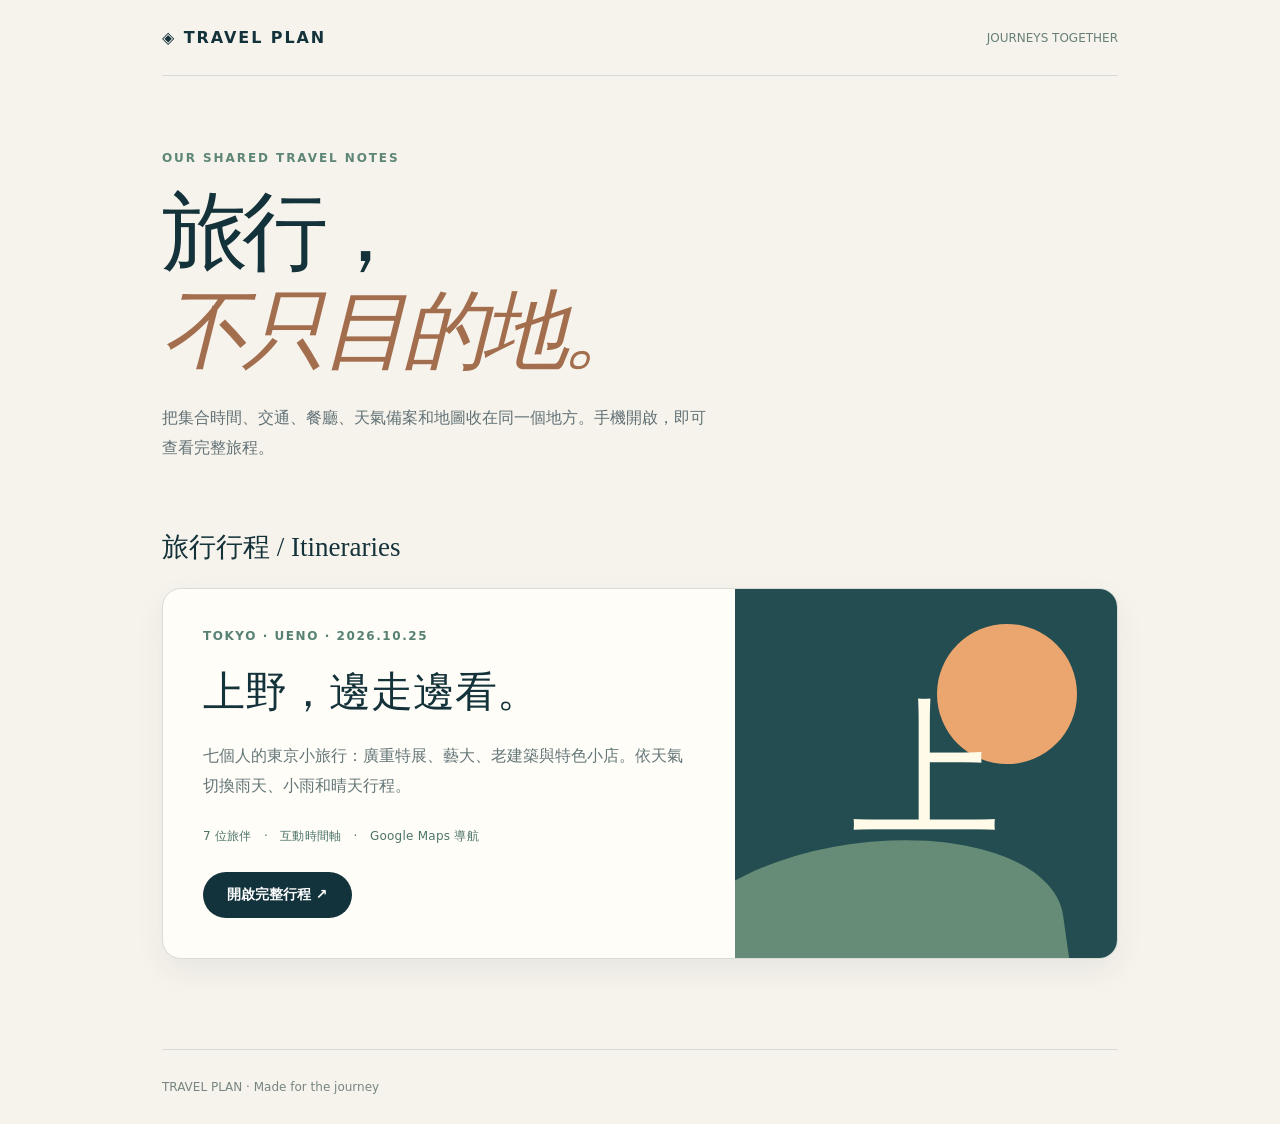
==== index.html @ f5e4bd79 "Add Travel Plan landing page" ====
<!doctype html>
<html lang="zh-Hant"><head><meta charset="utf-8"><meta name="viewport" content="width=device-width, initial-scale=1"><meta name="theme-color" content="#102c34"><meta name="description" content="旅行行程共享入口"><title>Travel Plan | 旅行計畫</title><style>
:root{font-family:system-ui,-apple-system,"Noto Sans TC",sans-serif;color:#14323a;background:#f6f3ec}*{box-sizing:border-box}body{margin:0}.wrap{max-width:1000px;margin:auto;padding:0 22px}header{display:flex;justify-content:space-between;align-items:center;padding:28px 0;border-bottom:1px solid #d8dcd4}header b{letter-spacing:.12em}header span{font-size:12px;color:#668078}main{padding:75px 0 90px}.eyebrow{font-size:12px;letter-spacing:.16em;color:#5e8676;font-weight:750}h1{font-family:Georgia,serif;font-weight:500;font-size:clamp(50px,7vw,86px);line-height:1.15;letter-spacing:-.07em;margin:18px 0 22px}h1 em{color:#a36e4d;font-weight:400}.lead{color:#627276;line-height:1.9;max-width:550px}h2{font-family:Georgia,serif;font-weight:500;font-size:27px;margin:65px 0 23px}.card{display:grid;grid-template-columns:1fr 40%;border:1px solid #d8dcd4;border-radius:19px;overflow:hidden;background:#fffdf8;box-shadow:0 12px 30px #17333d10}.content{padding:40px}.tag{font-size:12px;color:#568173;font-weight:750;letter-spacing:.13em}.card h3{font-family:Georgia,serif;font-size:clamp(29px,4vw,42px);font-weight:500;margin:21px 0}.card p{line-height:1.9;color:#647678}.meta{font-size:12px;letter-spacing:.02em;color:#4d7469;margin:27px 0}.btn{display:inline-block;background:#12333b;color:white;text-decoration:none;border-radius:30px;padding:14px 24px;font-size:14px;font-weight:650}.art{background:#234d50;min-height:330px;display:flex;align-items:center;justify-content:center;position:relative;overflow:hidden}.art:before{content:"";position:absolute;background:#eaa66e;width:140px;height:140px;border-radius:50%;top:35px;right:40px}.art:after{content:"";position:absolute;background:#668c78;width:400px;height:200px;border-radius:50% 50% 0 0;bottom:-85px;left:-70px;transform:rotate(-8deg)}.art span{font-family:serif;color:#fffbe8;font-size:150px;z-index:1}footer{padding:30px 0;border-top:1px solid #d8dcd4;font-size:12px;color:#778582}@media(max-width:650px){main{padding-top:40px}.card{grid-template-columns:1fr}.art{grid-row:1;min-height:200px}.art span{font-size:110px}.content{padding:28px}h2{margin-top:45px}}
</style></head><body><div class="wrap"><header><b>◈ TRAVEL PLAN</b><span>JOURNEYS TOGETHER</span></header><main><div class="eyebrow">OUR SHARED TRAVEL NOTES</div><h1>旅行，<br><em>不只目的地。</em></h1><p class="lead">把集合時間、交通、餐廳、天氣備案和地圖收在同一個地方。手機開啟，即可查看完整旅程。</p><h2>旅行行程 / Itineraries</h2><article class="card"><div class="content"><div class="tag">TOKYO · UENO · 2026.10.25</div><h3>上野，邊走邊看。</h3><p>七個人的東京小旅行：廣重特展、藝大、老建築與特色小店。依天氣切換雨天、小雨和晴天行程。</p><div class="meta">7 位旅伴　·　互動時間軸　·　Google Maps 導航</div><a class="btn" href="./ueno-trip/">開啟完整行程 ↗</a></div><div class="art"><span>上</span></div></article></main><footer>TRAVEL PLAN · Made for the journey</footer></div></body></html>
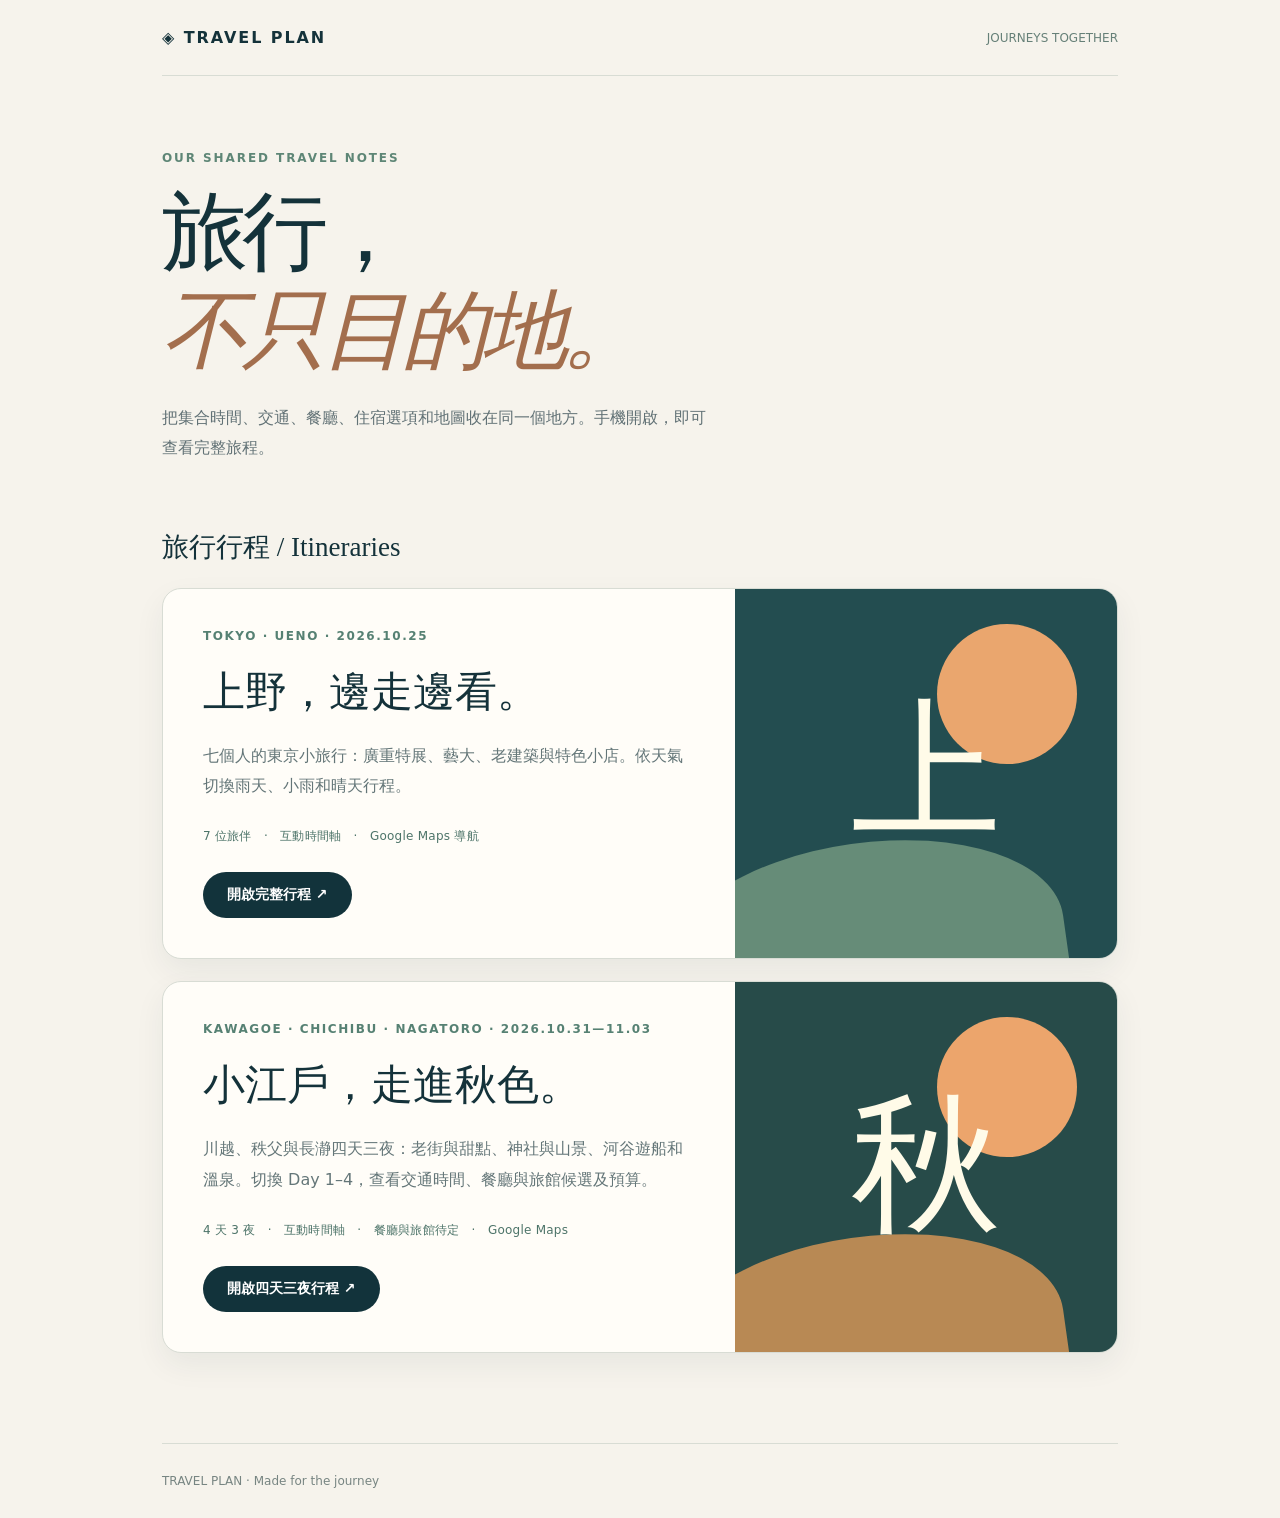
==== commit 732df4ae: "Link four-day Saitama trip from Travel Plan homepage" ====
--- a/index.html
+++ b/index.html
@@ -1,4 +1,4 @@
 <!doctype html>
 <html lang="zh-Hant"><head><meta charset="utf-8"><meta name="viewport" content="width=device-width, initial-scale=1"><meta name="theme-color" content="#102c34"><meta name="description" content="旅行行程共享入口"><title>Travel Plan | 旅行計畫</title><style>
-:root{font-family:system-ui,-apple-system,"Noto Sans TC",sans-serif;color:#14323a;background:#f6f3ec}*{box-sizing:border-box}body{margin:0}.wrap{max-width:1000px;margin:auto;padding:0 22px}header{display:flex;justify-content:space-between;align-items:center;padding:28px 0;border-bottom:1px solid #d8dcd4}header b{letter-spacing:.12em}header span{font-size:12px;color:#668078}main{padding:75px 0 90px}.eyebrow{font-size:12px;letter-spacing:.16em;color:#5e8676;font-weight:750}h1{font-family:Georgia,serif;font-weight:500;font-size:clamp(50px,7vw,86px);line-height:1.15;letter-spacing:-.07em;margin:18px 0 22px}h1 em{color:#a36e4d;font-weight:400}.lead{color:#627276;line-height:1.9;max-width:550px}h2{font-family:Georgia,serif;font-weight:500;font-size:27px;margin:65px 0 23px}.card{display:grid;grid-template-columns:1fr 40%;border:1px solid #d8dcd4;border-radius:19px;overflow:hidden;background:#fffdf8;box-shadow:0 12px 30px #17333d10}.content{padding:40px}.tag{font-size:12px;color:#568173;font-weight:750;letter-spacing:.13em}.card h3{font-family:Georgia,serif;font-size:clamp(29px,4vw,42px);font-weight:500;margin:21px 0}.card p{line-height:1.9;color:#647678}.meta{font-size:12px;letter-spacing:.02em;color:#4d7469;margin:27px 0}.btn{display:inline-block;background:#12333b;color:white;text-decoration:none;border-radius:30px;padding:14px 24px;font-size:14px;font-weight:650}.art{background:#234d50;min-height:330px;display:flex;align-items:center;justify-content:center;position:relative;overflow:hidden}.art:before{content:"";position:absolute;background:#eaa66e;width:140px;height:140px;border-radius:50%;top:35px;right:40px}.art:after{content:"";position:absolute;background:#668c78;width:400px;height:200px;border-radius:50% 50% 0 0;bottom:-85px;left:-70px;transform:rotate(-8deg)}.art span{font-family:serif;color:#fffbe8;font-size:150px;z-index:1}footer{padding:30px 0;border-top:1px solid #d8dcd4;font-size:12px;color:#778582}@media(max-width:650px){main{padding-top:40px}.card{grid-template-columns:1fr}.art{grid-row:1;min-height:200px}.art span{font-size:110px}.content{padding:28px}h2{margin-top:45px}}
-</style></head><body><div class="wrap"><header><b>◈ TRAVEL PLAN</b><span>JOURNEYS TOGETHER</span></header><main><div class="eyebrow">OUR SHARED TRAVEL NOTES</div><h1>旅行，<br><em>不只目的地。</em></h1><p class="lead">把集合時間、交通、餐廳、天氣備案和地圖收在同一個地方。手機開啟，即可查看完整旅程。</p><h2>旅行行程 / Itineraries</h2><article class="card"><div class="content"><div class="tag">TOKYO · UENO · 2026.10.25</div><h3>上野，邊走邊看。</h3><p>七個人的東京小旅行：廣重特展、藝大、老建築與特色小店。依天氣切換雨天、小雨和晴天行程。</p><div class="meta">7 位旅伴　·　互動時間軸　·　Google Maps 導航</div><a class="btn" href="./ueno-trip/">開啟完整行程 ↗</a></div><div class="art"><span>上</span></div></article></main><footer>TRAVEL PLAN · Made for the journey</footer></div></body></html>+:root{font-family:system-ui,-apple-system,"Noto Sans TC",sans-serif;color:#14323a;background:#f6f3ec}*{box-sizing:border-box}body{margin:0}.wrap{max-width:1000px;margin:auto;padding:0 22px}header{display:flex;justify-content:space-between;align-items:center;padding:28px 0;border-bottom:1px solid #d8dcd4}header b{letter-spacing:.12em}header span{font-size:12px;color:#668078}main{padding:75px 0 90px}.eyebrow{font-size:12px;letter-spacing:.16em;color:#5e8676;font-weight:750}h1{font-family:Georgia,serif;font-weight:500;font-size:clamp(50px,7vw,86px);line-height:1.15;letter-spacing:-.07em;margin:18px 0 22px}h1 em{color:#a36e4d;font-weight:400}.lead{color:#627276;line-height:1.9;max-width:550px}h2{font-family:Georgia,serif;font-weight:500;font-size:27px;margin:65px 0 23px}.trip-grid{display:grid;gap:22px}.art.fall{background:#274b49}.art.fall:before{background:#eca56c}.art.fall:after{background:#b88954}.card{display:grid;grid-template-columns:1fr 40%;border:1px solid #d8dcd4;border-radius:19px;overflow:hidden;background:#fffdf8;box-shadow:0 12px 30px #17333d10}.content{padding:40px}.tag{font-size:12px;color:#568173;font-weight:750;letter-spacing:.13em}.card h3{font-family:Georgia,serif;font-size:clamp(29px,4vw,42px);font-weight:500;margin:21px 0}.card p{line-height:1.9;color:#647678}.meta{font-size:12px;letter-spacing:.02em;color:#4d7469;margin:27px 0}.btn{display:inline-block;background:#12333b;color:white;text-decoration:none;border-radius:30px;padding:14px 24px;font-size:14px;font-weight:650}.art{background:#234d50;min-height:330px;display:flex;align-items:center;justify-content:center;position:relative;overflow:hidden}.art:before{content:"";position:absolute;background:#eaa66e;width:140px;height:140px;border-radius:50%;top:35px;right:40px}.art:after{content:"";position:absolute;background:#668c78;width:400px;height:200px;border-radius:50% 50% 0 0;bottom:-85px;left:-70px;transform:rotate(-8deg)}.art span{font-family:serif;color:#fffbe8;font-size:150px;z-index:1}footer{padding:30px 0;border-top:1px solid #d8dcd4;font-size:12px;color:#778582}@media(max-width:650px){main{padding-top:40px}.card{grid-template-columns:1fr}.art{grid-row:1;min-height:200px}.art span{font-size:110px}.content{padding:28px}h2{margin-top:45px}}
+</style></head><body><div class="wrap"><header><b>◈ TRAVEL PLAN</b><span>JOURNEYS TOGETHER</span></header><main><div class="eyebrow">OUR SHARED TRAVEL NOTES</div><h1>旅行，<br><em>不只目的地。</em></h1><p class="lead">把集合時間、交通、餐廳、住宿選項和地圖收在同一個地方。手機開啟，即可查看完整旅程。</p><h2>旅行行程 / Itineraries</h2><div class="trip-grid"><article class="card"><div class="content"><div class="tag">TOKYO · UENO · 2026.10.25</div><h3>上野，邊走邊看。</h3><p>七個人的東京小旅行：廣重特展、藝大、老建築與特色小店。依天氣切換雨天、小雨和晴天行程。</p><div class="meta">7 位旅伴　·　互動時間軸　·　Google Maps 導航</div><a class="btn" href="./ueno-trip/">開啟完整行程 ↗</a></div><div class="art"><span>上</span></div></article><article class="card"><div class="content"><div class="tag">KAWAGOE · CHICHIBU · NAGATORO · 2026.10.31—11.03</div><h3>小江戶，走進秋色。</h3><p>川越、秩父與長瀞四天三夜：老街與甜點、神社與山景、河谷遊船和溫泉。切換 Day 1–4，查看交通時間、餐廳與旅館候選及預算。</p><div class="meta">4 天 3 夜　·　互動時間軸　·　餐廳與旅館待定　·　Google Maps</div><a class="btn" href="./chichibu-kawagoe/">開啟四天三夜行程 ↗</a></div><div class="art fall"><span>秋</span></div></article></div></main><footer>TRAVEL PLAN · Made for the journey</footer></div></body></html>
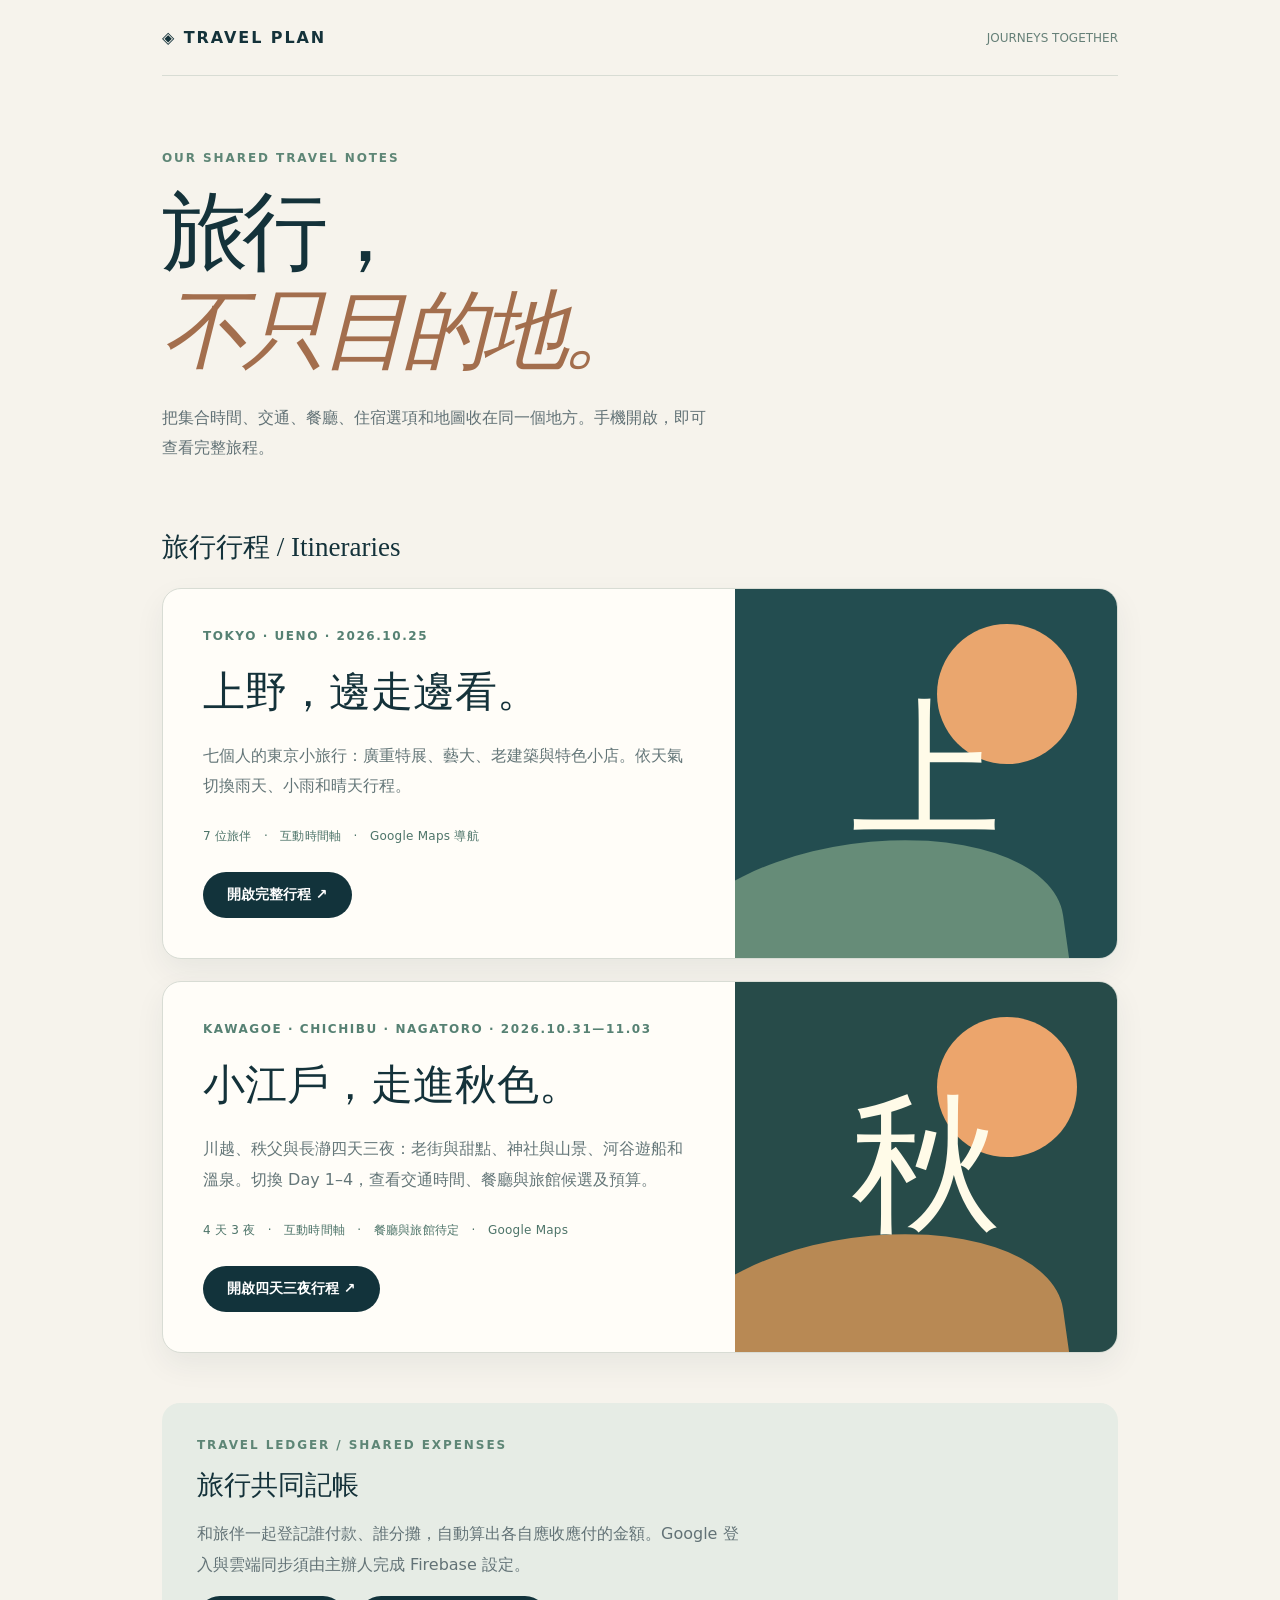
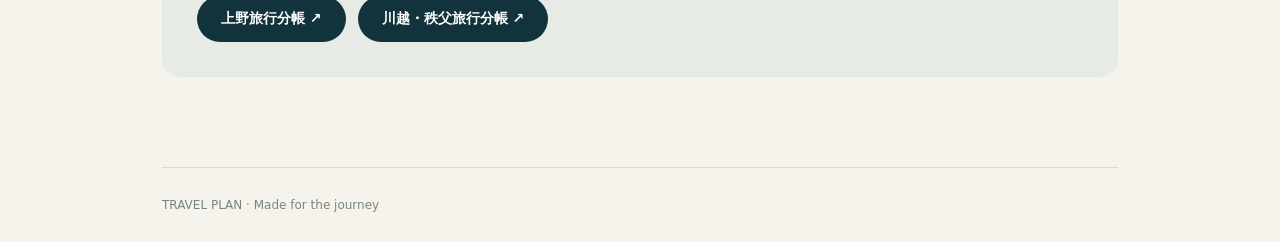
==== commit ea9acd0b: "Link itinerary to reusable travel ledger" ====
--- a/index.html
+++ b/index.html
@@ -1,4 +1,4 @@
 <!doctype html>
 <html lang="zh-Hant"><head><meta charset="utf-8"><meta name="viewport" content="width=device-width, initial-scale=1"><meta name="theme-color" content="#102c34"><meta name="description" content="旅行行程共享入口"><title>Travel Plan | 旅行計畫</title><style>
 :root{font-family:system-ui,-apple-system,"Noto Sans TC",sans-serif;color:#14323a;background:#f6f3ec}*{box-sizing:border-box}body{margin:0}.wrap{max-width:1000px;margin:auto;padding:0 22px}header{display:flex;justify-content:space-between;align-items:center;padding:28px 0;border-bottom:1px solid #d8dcd4}header b{letter-spacing:.12em}header span{font-size:12px;color:#668078}main{padding:75px 0 90px}.eyebrow{font-size:12px;letter-spacing:.16em;color:#5e8676;font-weight:750}h1{font-family:Georgia,serif;font-weight:500;font-size:clamp(50px,7vw,86px);line-height:1.15;letter-spacing:-.07em;margin:18px 0 22px}h1 em{color:#a36e4d;font-weight:400}.lead{color:#627276;line-height:1.9;max-width:550px}h2{font-family:Georgia,serif;font-weight:500;font-size:27px;margin:65px 0 23px}.trip-grid{display:grid;gap:22px}.art.fall{background:#274b49}.art.fall:before{background:#eca56c}.art.fall:after{background:#b88954}.card{display:grid;grid-template-columns:1fr 40%;border:1px solid #d8dcd4;border-radius:19px;overflow:hidden;background:#fffdf8;box-shadow:0 12px 30px #17333d10}.content{padding:40px}.tag{font-size:12px;color:#568173;font-weight:750;letter-spacing:.13em}.card h3{font-family:Georgia,serif;font-size:clamp(29px,4vw,42px);font-weight:500;margin:21px 0}.card p{line-height:1.9;color:#647678}.meta{font-size:12px;letter-spacing:.02em;color:#4d7469;margin:27px 0}.btn{display:inline-block;background:#12333b;color:white;text-decoration:none;border-radius:30px;padding:14px 24px;font-size:14px;font-weight:650}.art{background:#234d50;min-height:330px;display:flex;align-items:center;justify-content:center;position:relative;overflow:hidden}.art:before{content:"";position:absolute;background:#eaa66e;width:140px;height:140px;border-radius:50%;top:35px;right:40px}.art:after{content:"";position:absolute;background:#668c78;width:400px;height:200px;border-radius:50% 50% 0 0;bottom:-85px;left:-70px;transform:rotate(-8deg)}.art span{font-family:serif;color:#fffbe8;font-size:150px;z-index:1}footer{padding:30px 0;border-top:1px solid #d8dcd4;font-size:12px;color:#778582}@media(max-width:650px){main{padding-top:40px}.card{grid-template-columns:1fr}.art{grid-row:1;min-height:200px}.art span{font-size:110px}.content{padding:28px}h2{margin-top:45px}}
-</style></head><body><div class="wrap"><header><b>◈ TRAVEL PLAN</b><span>JOURNEYS TOGETHER</span></header><main><div class="eyebrow">OUR SHARED TRAVEL NOTES</div><h1>旅行，<br><em>不只目的地。</em></h1><p class="lead">把集合時間、交通、餐廳、住宿選項和地圖收在同一個地方。手機開啟，即可查看完整旅程。</p><h2>旅行行程 / Itineraries</h2><div class="trip-grid"><article class="card"><div class="content"><div class="tag">TOKYO · UENO · 2026.10.25</div><h3>上野，邊走邊看。</h3><p>七個人的東京小旅行：廣重特展、藝大、老建築與特色小店。依天氣切換雨天、小雨和晴天行程。</p><div class="meta">7 位旅伴　·　互動時間軸　·　Google Maps 導航</div><a class="btn" href="./ueno-trip/">開啟完整行程 ↗</a></div><div class="art"><span>上</span></div></article><article class="card"><div class="content"><div class="tag">KAWAGOE · CHICHIBU · NAGATORO · 2026.10.31—11.03</div><h3>小江戶，走進秋色。</h3><p>川越、秩父與長瀞四天三夜：老街與甜點、神社與山景、河谷遊船和溫泉。切換 Day 1–4，查看交通時間、餐廳與旅館候選及預算。</p><div class="meta">4 天 3 夜　·　互動時間軸　·　餐廳與旅館待定　·　Google Maps</div><a class="btn" href="./chichibu-kawagoe/">開啟四天三夜行程 ↗</a></div><div class="art fall"><span>秋</span></div></article></div></main><footer>TRAVEL PLAN · Made for the journey</footer></div></body></html>+</style></head><body><div class="wrap"><header><b>◈ TRAVEL PLAN</b><span>JOURNEYS TOGETHER</span></header><main><div class="eyebrow">OUR SHARED TRAVEL NOTES</div><h1>旅行，<br><em>不只目的地。</em></h1><p class="lead">把集合時間、交通、餐廳、住宿選項和地圖收在同一個地方。手機開啟，即可查看完整旅程。</p><h2>旅行行程 / Itineraries</h2><div class="trip-grid"><article class="card"><div class="content"><div class="tag">TOKYO · UENO · 2026.10.25</div><h3>上野，邊走邊看。</h3><p>七個人的東京小旅行：廣重特展、藝大、老建築與特色小店。依天氣切換雨天、小雨和晴天行程。</p><div class="meta">7 位旅伴　·　互動時間軸　·　Google Maps 導航</div><a class="btn" href="./ueno-trip/">開啟完整行程 ↗</a></div><div class="art"><span>上</span></div></article><article class="card"><div class="content"><div class="tag">KAWAGOE · CHICHIBU · NAGATORO · 2026.10.31—11.03</div><h3>小江戶，走進秋色。</h3><p>川越、秩父與長瀞四天三夜：老街與甜點、神社與山景、河谷遊船和溫泉。切換 Day 1–4，查看交通時間、餐廳與旅館候選及預算。</p><div class="meta">4 天 3 夜　·　互動時間軸　·　餐廳與旅館待定　·　Google Maps</div><a class="btn" href="./chichibu-kawagoe/">開啟四天三夜行程 ↗</a></div><div class="art fall"><span>秋</span></div></article></div><section style="margin-top:50px;padding:35px;background:#e6ece5;border-radius:18px"><div class="eyebrow">TRAVEL LEDGER / SHARED EXPENSES</div><h2 style="margin:15px 0">旅行共同記帳</h2><p class="lead">和旅伴一起登記誰付款、誰分攤，自動算出各自應收應付的金額。Google 登入與雲端同步須由主辦人完成 Firebase 設定。</p><div style="display:flex;gap:12px;flex-wrap:wrap"><a class="btn" href="./expense-tracker/?trip=ueno-2026">上野旅行分帳 ↗</a><a class="btn" href="./expense-tracker/?trip=chichibu-kawagoe-2026">川越・秩父旅行分帳 ↗</a></div></section></main><footer>TRAVEL PLAN · Made for the journey</footer></div></body></html>
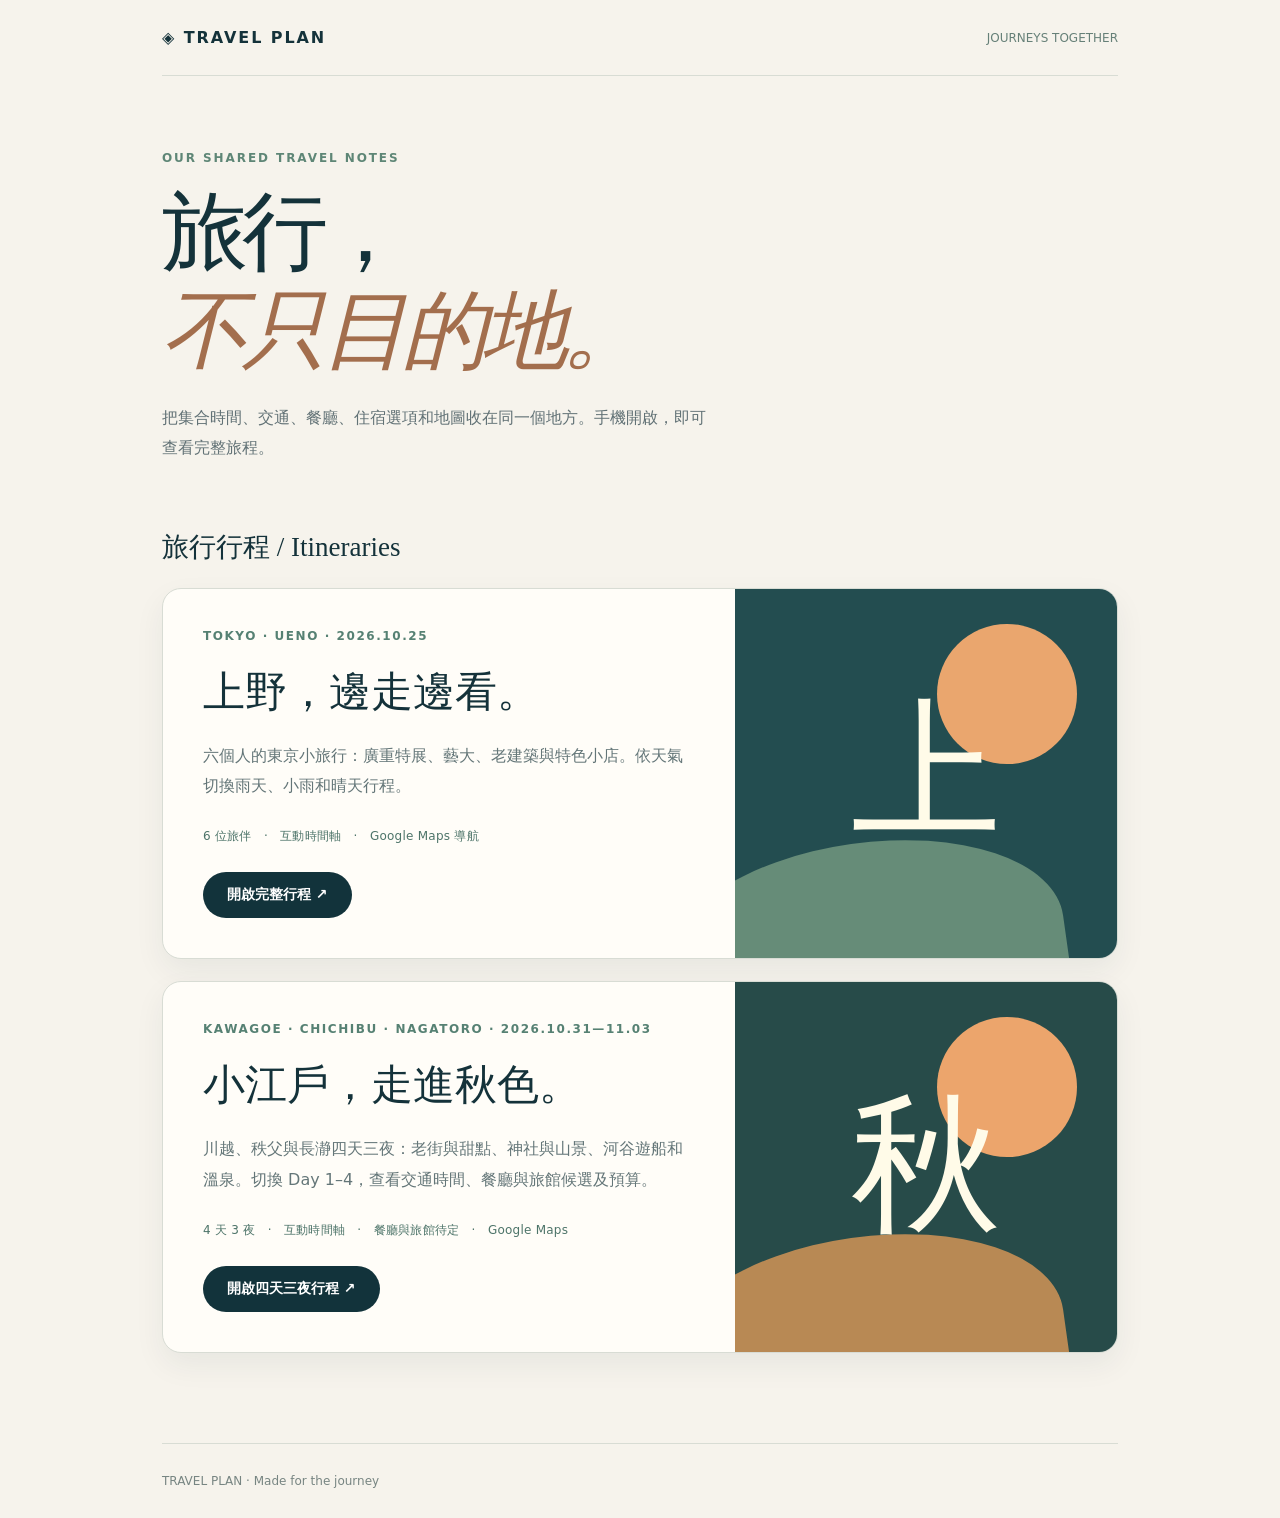
==== commit 5542e9e6: "Update Ueno trip group size from seven to six" ====
--- a/index.html
+++ b/index.html
@@ -1,4 +1,4 @@
 <!doctype html>
 <html lang="zh-Hant"><head><meta charset="utf-8"><meta name="viewport" content="width=device-width, initial-scale=1"><meta name="theme-color" content="#102c34"><meta name="description" content="旅行行程共享入口"><title>Travel Plan | 旅行計畫</title><style>
 :root{font-family:system-ui,-apple-system,"Noto Sans TC",sans-serif;color:#14323a;background:#f6f3ec}*{box-sizing:border-box}body{margin:0}.wrap{max-width:1000px;margin:auto;padding:0 22px}header{display:flex;justify-content:space-between;align-items:center;padding:28px 0;border-bottom:1px solid #d8dcd4}header b{letter-spacing:.12em}header span{font-size:12px;color:#668078}main{padding:75px 0 90px}.eyebrow{font-size:12px;letter-spacing:.16em;color:#5e8676;font-weight:750}h1{font-family:Georgia,serif;font-weight:500;font-size:clamp(50px,7vw,86px);line-height:1.15;letter-spacing:-.07em;margin:18px 0 22px}h1 em{color:#a36e4d;font-weight:400}.lead{color:#627276;line-height:1.9;max-width:550px}h2{font-family:Georgia,serif;font-weight:500;font-size:27px;margin:65px 0 23px}.trip-grid{display:grid;gap:22px}.art.fall{background:#274b49}.art.fall:before{background:#eca56c}.art.fall:after{background:#b88954}.card{display:grid;grid-template-columns:1fr 40%;border:1px solid #d8dcd4;border-radius:19px;overflow:hidden;background:#fffdf8;box-shadow:0 12px 30px #17333d10}.content{padding:40px}.tag{font-size:12px;color:#568173;font-weight:750;letter-spacing:.13em}.card h3{font-family:Georgia,serif;font-size:clamp(29px,4vw,42px);font-weight:500;margin:21px 0}.card p{line-height:1.9;color:#647678}.meta{font-size:12px;letter-spacing:.02em;color:#4d7469;margin:27px 0}.btn{display:inline-block;background:#12333b;color:white;text-decoration:none;border-radius:30px;padding:14px 24px;font-size:14px;font-weight:650}.art{background:#234d50;min-height:330px;display:flex;align-items:center;justify-content:center;position:relative;overflow:hidden}.art:before{content:"";position:absolute;background:#eaa66e;width:140px;height:140px;border-radius:50%;top:35px;right:40px}.art:after{content:"";position:absolute;background:#668c78;width:400px;height:200px;border-radius:50% 50% 0 0;bottom:-85px;left:-70px;transform:rotate(-8deg)}.art span{font-family:serif;color:#fffbe8;font-size:150px;z-index:1}footer{padding:30px 0;border-top:1px solid #d8dcd4;font-size:12px;color:#778582}@media(max-width:650px){main{padding-top:40px}.card{grid-template-columns:1fr}.art{grid-row:1;min-height:200px}.art span{font-size:110px}.content{padding:28px}h2{margin-top:45px}}
-</style></head><body><div class="wrap"><header><b>◈ TRAVEL PLAN</b><span>JOURNEYS TOGETHER</span></header><main><div class="eyebrow">OUR SHARED TRAVEL NOTES</div><h1>旅行，<br><em>不只目的地。</em></h1><p class="lead">把集合時間、交通、餐廳、住宿選項和地圖收在同一個地方。手機開啟，即可查看完整旅程。</p><h2>旅行行程 / Itineraries</h2><div class="trip-grid"><article class="card"><div class="content"><div class="tag">TOKYO · UENO · 2026.10.25</div><h3>上野，邊走邊看。</h3><p>七個人的東京小旅行：廣重特展、藝大、老建築與特色小店。依天氣切換雨天、小雨和晴天行程。</p><div class="meta">7 位旅伴　·　互動時間軸　·　Google Maps 導航</div><a class="btn" href="./ueno-trip/">開啟完整行程 ↗</a></div><div class="art"><span>上</span></div></article><article class="card"><div class="content"><div class="tag">KAWAGOE · CHICHIBU · NAGATORO · 2026.10.31—11.03</div><h3>小江戶，走進秋色。</h3><p>川越、秩父與長瀞四天三夜：老街與甜點、神社與山景、河谷遊船和溫泉。切換 Day 1–4，查看交通時間、餐廳與旅館候選及預算。</p><div class="meta">4 天 3 夜　·　互動時間軸　·　餐廳與旅館待定　·　Google Maps</div><a class="btn" href="./chichibu-kawagoe/">開啟四天三夜行程 ↗</a></div><div class="art fall"><span>秋</span></div></article></div><section style="margin-top:50px;padding:35px;background:#e6ece5;border-radius:18px"><div class="eyebrow">TRAVEL LEDGER / SHARED EXPENSES</div><h2 style="margin:15px 0">旅行共同記帳</h2><p class="lead">和旅伴一起登記誰付款、誰分攤，自動算出各自應收應付的金額。Google 登入與雲端同步須由主辦人完成 Firebase 設定。</p><div style="display:flex;gap:12px;flex-wrap:wrap"><a class="btn" href="./expense-tracker/?trip=ueno-2026">上野旅行分帳 ↗</a><a class="btn" href="./expense-tracker/?trip=chichibu-kawagoe-2026">川越・秩父旅行分帳 ↗</a></div></section></main><footer>TRAVEL PLAN · Made for the journey</footer></div></body></html>+</style></head><body><div class="wrap"><header><b>◈ TRAVEL PLAN</b><span>JOURNEYS TOGETHER</span></header><main><div class="eyebrow">OUR SHARED TRAVEL NOTES</div><h1>旅行，<br><em>不只目的地。</em></h1><p class="lead">把集合時間、交通、餐廳、住宿選項和地圖收在同一個地方。手機開啟，即可查看完整旅程。</p><h2>旅行行程 / Itineraries</h2><div class="trip-grid"><article class="card"><div class="content"><div class="tag">TOKYO · UENO · 2026.10.25</div><h3>上野，邊走邊看。</h3><p>六個人的東京小旅行：廣重特展、藝大、老建築與特色小店。依天氣切換雨天、小雨和晴天行程。</p><div class="meta">6 位旅伴　·　互動時間軸　·　Google Maps 導航</div><a class="btn" href="./ueno-trip/">開啟完整行程 ↗</a></div><div class="art"><span>上</span></div></article><article class="card"><div class="content"><div class="tag">KAWAGOE · CHICHIBU · NAGATORO · 2026.10.31—11.03</div><h3>小江戶，走進秋色。</h3><p>川越、秩父與長瀞四天三夜：老街與甜點、神社與山景、河谷遊船和溫泉。切換 Day 1–4，查看交通時間、餐廳與旅館候選及預算。</p><div class="meta">4 天 3 夜　·　互動時間軸　·　餐廳與旅館待定　·　Google Maps</div><a class="btn" href="./chichibu-kawagoe/">開啟四天三夜行程 ↗</a></div><div class="art fall"><span>秋</span></div></article></div></main><footer>TRAVEL PLAN · Made for the journey</footer></div></body></html>
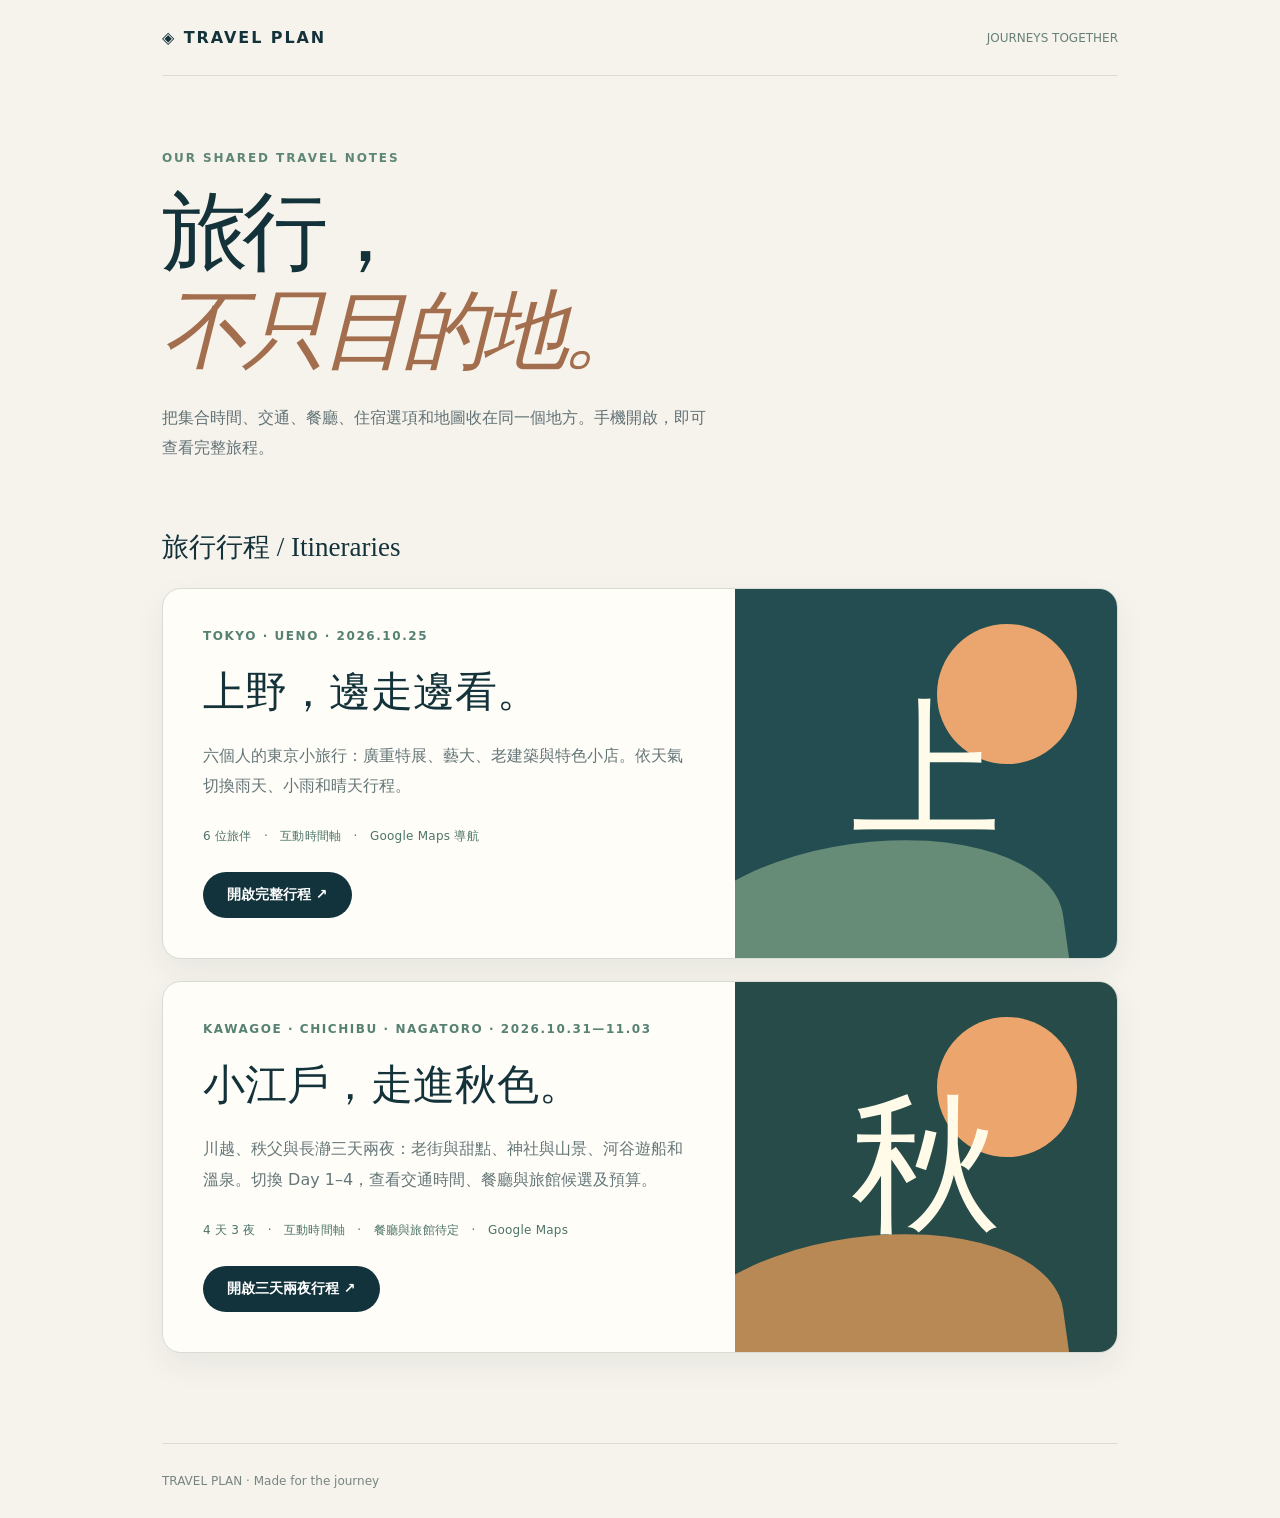
==== commit f9278d73: "Update trip landing page for Chichibu and Nagatoro" ====
--- a/index.html
+++ b/index.html
@@ -1,4 +1,4 @@
 <!doctype html>
 <html lang="zh-Hant"><head><meta charset="utf-8"><meta name="viewport" content="width=device-width, initial-scale=1"><meta name="theme-color" content="#102c34"><meta name="description" content="旅行行程共享入口"><title>Travel Plan | 旅行計畫</title><style>
 :root{font-family:system-ui,-apple-system,"Noto Sans TC",sans-serif;color:#14323a;background:#f6f3ec}*{box-sizing:border-box}body{margin:0}.wrap{max-width:1000px;margin:auto;padding:0 22px}header{display:flex;justify-content:space-between;align-items:center;padding:28px 0;border-bottom:1px solid #d8dcd4}header b{letter-spacing:.12em}header span{font-size:12px;color:#668078}main{padding:75px 0 90px}.eyebrow{font-size:12px;letter-spacing:.16em;color:#5e8676;font-weight:750}h1{font-family:Georgia,serif;font-weight:500;font-size:clamp(50px,7vw,86px);line-height:1.15;letter-spacing:-.07em;margin:18px 0 22px}h1 em{color:#a36e4d;font-weight:400}.lead{color:#627276;line-height:1.9;max-width:550px}h2{font-family:Georgia,serif;font-weight:500;font-size:27px;margin:65px 0 23px}.trip-grid{display:grid;gap:22px}.art.fall{background:#274b49}.art.fall:before{background:#eca56c}.art.fall:after{background:#b88954}.card{display:grid;grid-template-columns:1fr 40%;border:1px solid #d8dcd4;border-radius:19px;overflow:hidden;background:#fffdf8;box-shadow:0 12px 30px #17333d10}.content{padding:40px}.tag{font-size:12px;color:#568173;font-weight:750;letter-spacing:.13em}.card h3{font-family:Georgia,serif;font-size:clamp(29px,4vw,42px);font-weight:500;margin:21px 0}.card p{line-height:1.9;color:#647678}.meta{font-size:12px;letter-spacing:.02em;color:#4d7469;margin:27px 0}.btn{display:inline-block;background:#12333b;color:white;text-decoration:none;border-radius:30px;padding:14px 24px;font-size:14px;font-weight:650}.art{background:#234d50;min-height:330px;display:flex;align-items:center;justify-content:center;position:relative;overflow:hidden}.art:before{content:"";position:absolute;background:#eaa66e;width:140px;height:140px;border-radius:50%;top:35px;right:40px}.art:after{content:"";position:absolute;background:#668c78;width:400px;height:200px;border-radius:50% 50% 0 0;bottom:-85px;left:-70px;transform:rotate(-8deg)}.art span{font-family:serif;color:#fffbe8;font-size:150px;z-index:1}footer{padding:30px 0;border-top:1px solid #d8dcd4;font-size:12px;color:#778582}@media(max-width:650px){main{padding-top:40px}.card{grid-template-columns:1fr}.art{grid-row:1;min-height:200px}.art span{font-size:110px}.content{padding:28px}h2{margin-top:45px}}
-</style></head><body><div class="wrap"><header><b>◈ TRAVEL PLAN</b><span>JOURNEYS TOGETHER</span></header><main><div class="eyebrow">OUR SHARED TRAVEL NOTES</div><h1>旅行，<br><em>不只目的地。</em></h1><p class="lead">把集合時間、交通、餐廳、住宿選項和地圖收在同一個地方。手機開啟，即可查看完整旅程。</p><h2>旅行行程 / Itineraries</h2><div class="trip-grid"><article class="card"><div class="content"><div class="tag">TOKYO · UENO · 2026.10.25</div><h3>上野，邊走邊看。</h3><p>六個人的東京小旅行：廣重特展、藝大、老建築與特色小店。依天氣切換雨天、小雨和晴天行程。</p><div class="meta">6 位旅伴　·　互動時間軸　·　Google Maps 導航</div><a class="btn" href="./ueno-trip/">開啟完整行程 ↗</a></div><div class="art"><span>上</span></div></article><article class="card"><div class="content"><div class="tag">KAWAGOE · CHICHIBU · NAGATORO · 2026.10.31—11.03</div><h3>小江戶，走進秋色。</h3><p>川越、秩父與長瀞四天三夜：老街與甜點、神社與山景、河谷遊船和溫泉。切換 Day 1–4，查看交通時間、餐廳與旅館候選及預算。</p><div class="meta">4 天 3 夜　·　互動時間軸　·　餐廳與旅館待定　·　Google Maps</div><a class="btn" href="./chichibu-kawagoe/">開啟四天三夜行程 ↗</a></div><div class="art fall"><span>秋</span></div></article></div></main><footer>TRAVEL PLAN · Made for the journey</footer></div></body></html>+</style></head><body><div class="wrap"><header><b>◈ TRAVEL PLAN</b><span>JOURNEYS TOGETHER</span></header><main><div class="eyebrow">OUR SHARED TRAVEL NOTES</div><h1>旅行，<br><em>不只目的地。</em></h1><p class="lead">把集合時間、交通、餐廳、住宿選項和地圖收在同一個地方。手機開啟，即可查看完整旅程。</p><h2>旅行行程 / Itineraries</h2><div class="trip-grid"><article class="card"><div class="content"><div class="tag">TOKYO · UENO · 2026.10.25</div><h3>上野，邊走邊看。</h3><p>六個人的東京小旅行：廣重特展、藝大、老建築與特色小店。依天氣切換雨天、小雨和晴天行程。</p><div class="meta">6 位旅伴　·　互動時間軸　·　Google Maps 導航</div><a class="btn" href="./ueno-trip/">開啟完整行程 ↗</a></div><div class="art"><span>上</span></div></article><article class="card"><div class="content"><div class="tag">KAWAGOE · CHICHIBU · NAGATORO · 2026.10.31—11.03</div><h3>小江戶，走進秋色。</h3><p>川越、秩父與長瀞三天兩夜：老街與甜點、神社與山景、河谷遊船和溫泉。切換 Day 1–4，查看交通時間、餐廳與旅館候選及預算。</p><div class="meta">4 天 3 夜　·　互動時間軸　·　餐廳與旅館待定　·　Google Maps</div><a class="btn" href="./chichibu-kawagoe/">開啟三天兩夜行程 ↗</a></div><div class="art fall"><span>秋</span></div></article></div></main><footer>TRAVEL PLAN · Made for the journey</footer></div></body></html>
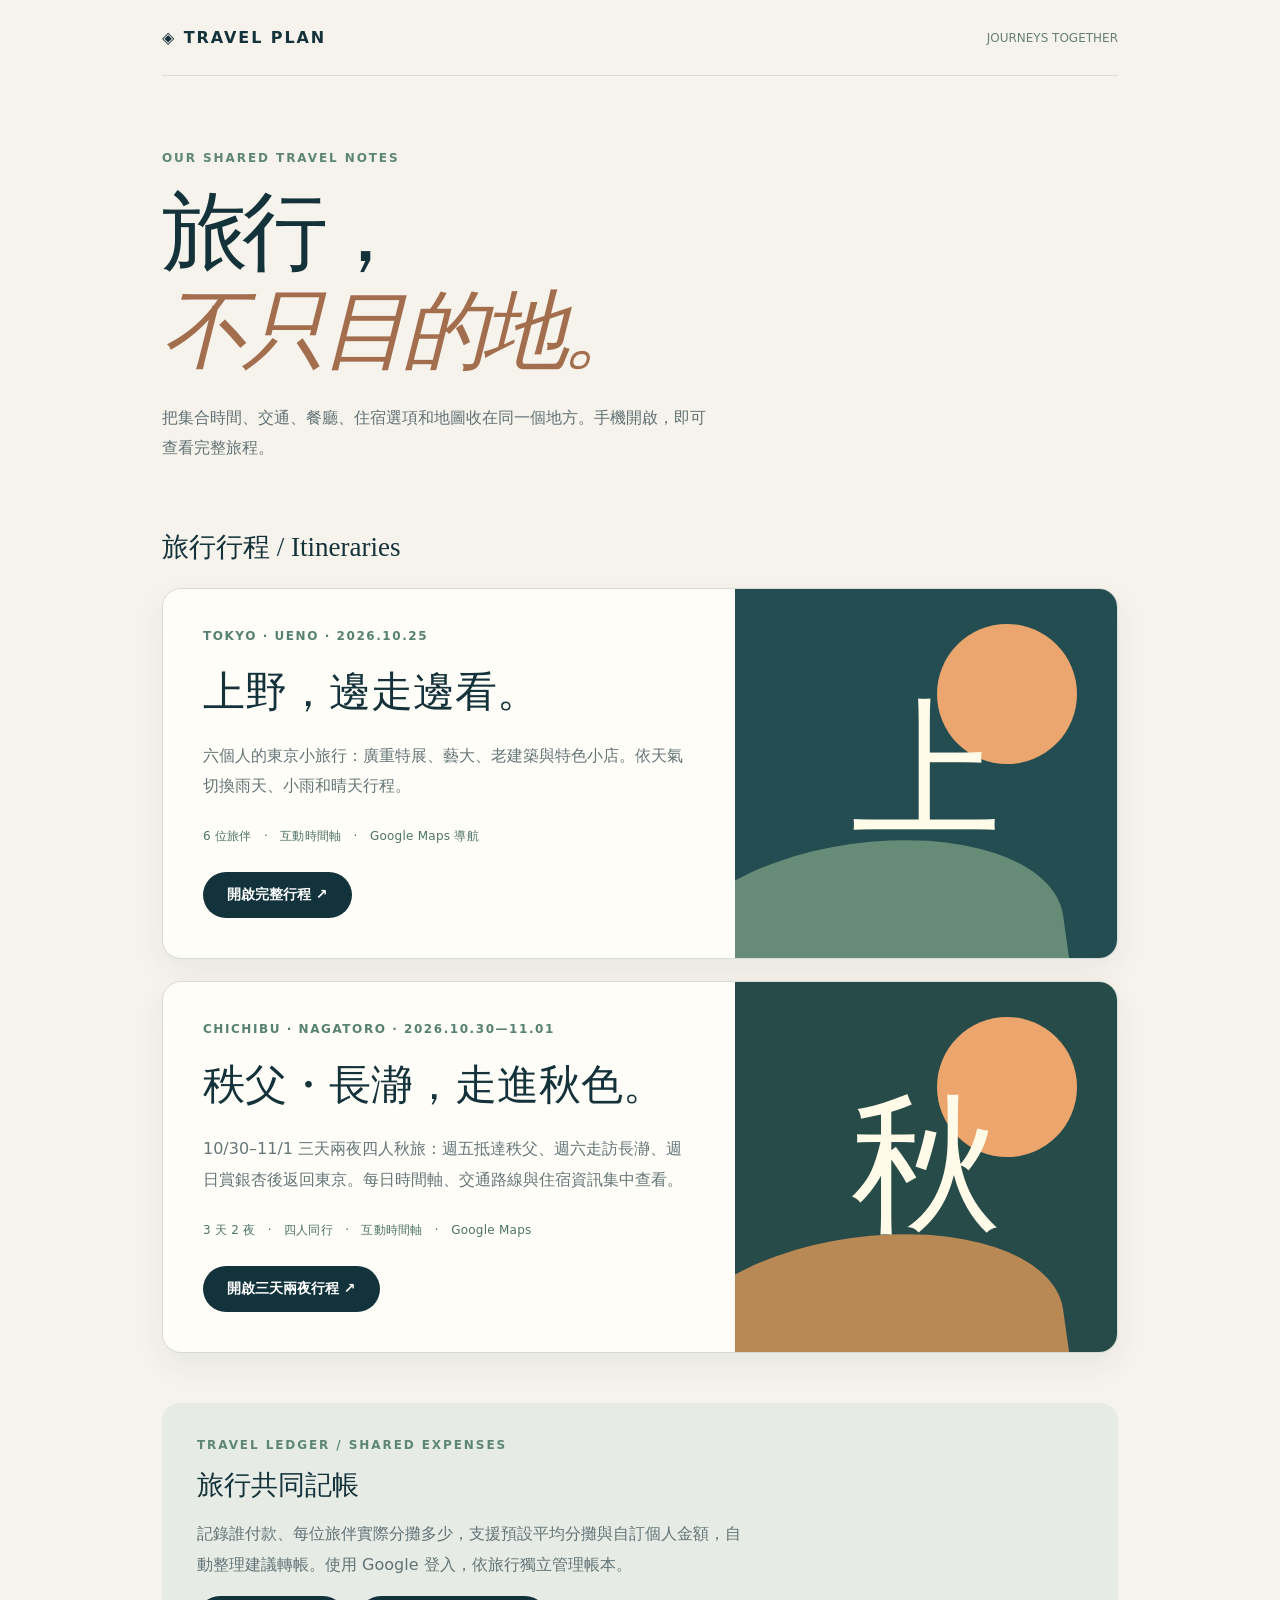
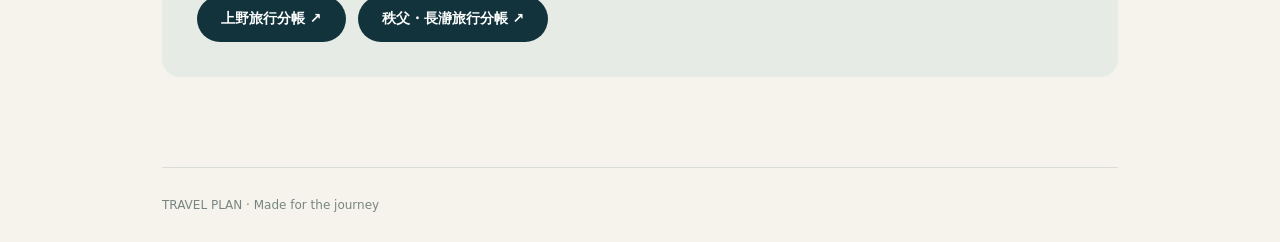
==== commit f16e4713: "Merge Travel Ledger with collaborator itinerary updates Preserve latest Chichibu-Nagatoro 3-day plan" ====
--- a/index.html
+++ b/index.html
@@ -1,4 +1,4 @@
 <!doctype html>
 <html lang="zh-Hant"><head><meta charset="utf-8"><meta name="viewport" content="width=device-width, initial-scale=1"><meta name="theme-color" content="#102c34"><meta name="description" content="旅行行程共享入口"><title>Travel Plan | 旅行計畫</title><style>
 :root{font-family:system-ui,-apple-system,"Noto Sans TC",sans-serif;color:#14323a;background:#f6f3ec}*{box-sizing:border-box}body{margin:0}.wrap{max-width:1000px;margin:auto;padding:0 22px}header{display:flex;justify-content:space-between;align-items:center;padding:28px 0;border-bottom:1px solid #d8dcd4}header b{letter-spacing:.12em}header span{font-size:12px;color:#668078}main{padding:75px 0 90px}.eyebrow{font-size:12px;letter-spacing:.16em;color:#5e8676;font-weight:750}h1{font-family:Georgia,serif;font-weight:500;font-size:clamp(50px,7vw,86px);line-height:1.15;letter-spacing:-.07em;margin:18px 0 22px}h1 em{color:#a36e4d;font-weight:400}.lead{color:#627276;line-height:1.9;max-width:550px}h2{font-family:Georgia,serif;font-weight:500;font-size:27px;margin:65px 0 23px}.trip-grid{display:grid;gap:22px}.art.fall{background:#274b49}.art.fall:before{background:#eca56c}.art.fall:after{background:#b88954}.card{display:grid;grid-template-columns:1fr 40%;border:1px solid #d8dcd4;border-radius:19px;overflow:hidden;background:#fffdf8;box-shadow:0 12px 30px #17333d10}.content{padding:40px}.tag{font-size:12px;color:#568173;font-weight:750;letter-spacing:.13em}.card h3{font-family:Georgia,serif;font-size:clamp(29px,4vw,42px);font-weight:500;margin:21px 0}.card p{line-height:1.9;color:#647678}.meta{font-size:12px;letter-spacing:.02em;color:#4d7469;margin:27px 0}.btn{display:inline-block;background:#12333b;color:white;text-decoration:none;border-radius:30px;padding:14px 24px;font-size:14px;font-weight:650}.art{background:#234d50;min-height:330px;display:flex;align-items:center;justify-content:center;position:relative;overflow:hidden}.art:before{content:"";position:absolute;background:#eaa66e;width:140px;height:140px;border-radius:50%;top:35px;right:40px}.art:after{content:"";position:absolute;background:#668c78;width:400px;height:200px;border-radius:50% 50% 0 0;bottom:-85px;left:-70px;transform:rotate(-8deg)}.art span{font-family:serif;color:#fffbe8;font-size:150px;z-index:1}footer{padding:30px 0;border-top:1px solid #d8dcd4;font-size:12px;color:#778582}@media(max-width:650px){main{padding-top:40px}.card{grid-template-columns:1fr}.art{grid-row:1;min-height:200px}.art span{font-size:110px}.content{padding:28px}h2{margin-top:45px}}
-</style></head><body><div class="wrap"><header><b>◈ TRAVEL PLAN</b><span>JOURNEYS TOGETHER</span></header><main><div class="eyebrow">OUR SHARED TRAVEL NOTES</div><h1>旅行，<br><em>不只目的地。</em></h1><p class="lead">把集合時間、交通、餐廳、住宿選項和地圖收在同一個地方。手機開啟，即可查看完整旅程。</p><h2>旅行行程 / Itineraries</h2><div class="trip-grid"><article class="card"><div class="content"><div class="tag">TOKYO · UENO · 2026.10.25</div><h3>上野，邊走邊看。</h3><p>六個人的東京小旅行：廣重特展、藝大、老建築與特色小店。依天氣切換雨天、小雨和晴天行程。</p><div class="meta">6 位旅伴　·　互動時間軸　·　Google Maps 導航</div><a class="btn" href="./ueno-trip/">開啟完整行程 ↗</a></div><div class="art"><span>上</span></div></article><article class="card"><div class="content"><div class="tag">KAWAGOE · CHICHIBU · NAGATORO · 2026.10.31—11.03</div><h3>小江戶，走進秋色。</h3><p>川越、秩父與長瀞三天兩夜：老街與甜點、神社與山景、河谷遊船和溫泉。切換 Day 1–4，查看交通時間、餐廳與旅館候選及預算。</p><div class="meta">4 天 3 夜　·　互動時間軸　·　餐廳與旅館待定　·　Google Maps</div><a class="btn" href="./chichibu-kawagoe/">開啟三天兩夜行程 ↗</a></div><div class="art fall"><span>秋</span></div></article></div></main><footer>TRAVEL PLAN · Made for the journey</footer></div></body></html>+</style></head><body><div class="wrap"><header><b>◈ TRAVEL PLAN</b><span>JOURNEYS TOGETHER</span></header><main><div class="eyebrow">OUR SHARED TRAVEL NOTES</div><h1>旅行，<br><em>不只目的地。</em></h1><p class="lead">把集合時間、交通、餐廳、住宿選項和地圖收在同一個地方。手機開啟，即可查看完整旅程。</p><h2>旅行行程 / Itineraries</h2><div class="trip-grid"><article class="card"><div class="content"><div class="tag">TOKYO · UENO · 2026.10.25</div><h3>上野，邊走邊看。</h3><p>六個人的東京小旅行：廣重特展、藝大、老建築與特色小店。依天氣切換雨天、小雨和晴天行程。</p><div class="meta">6 位旅伴　·　互動時間軸　·　Google Maps 導航</div><a class="btn" href="./ueno-trip/">開啟完整行程 ↗</a></div><div class="art"><span>上</span></div></article><article class="card"><div class="content"><div class="tag">CHICHIBU · NAGATORO · 2026.10.30—11.01</div><h3>秩父・長瀞，走進秋色。</h3><p>10/30–11/1 三天兩夜四人秋旅：週五抵達秩父、週六走訪長瀞、週日賞銀杏後返回東京。每日時間軸、交通路線與住宿資訊集中查看。</p><div class="meta">3 天 2 夜　·　四人同行　·　互動時間軸　·　Google Maps</div><a class="btn" href="./chichibu-kawagoe/">開啟三天兩夜行程 ↗</a></div><div class="art fall"><span>秋</span></div></article></div><section aria-label="旅行共同分帳" style="margin-top:50px;padding:35px;background:#e6ece5;border-radius:18px"><div class="eyebrow">TRAVEL LEDGER / SHARED EXPENSES</div><h2 style="margin:15px 0">旅行共同記帳</h2><p class="lead">記錄誰付款、每位旅伴實際分攤多少，支援預設平均分攤與自訂個人金額，自動整理建議轉帳。使用 Google 登入，依旅行獨立管理帳本。</p><div style="display:flex;gap:12px;flex-wrap:wrap"><a class="btn" href="./expense-tracker/?trip=ueno-2026">上野旅行分帳 ↗</a><a class="btn" href="./expense-tracker/?trip=chichibu-kawagoe-2026">秩父・長瀞旅行分帳 ↗</a></div></section></main><footer>TRAVEL PLAN · Made for the journey</footer></div></body></html>
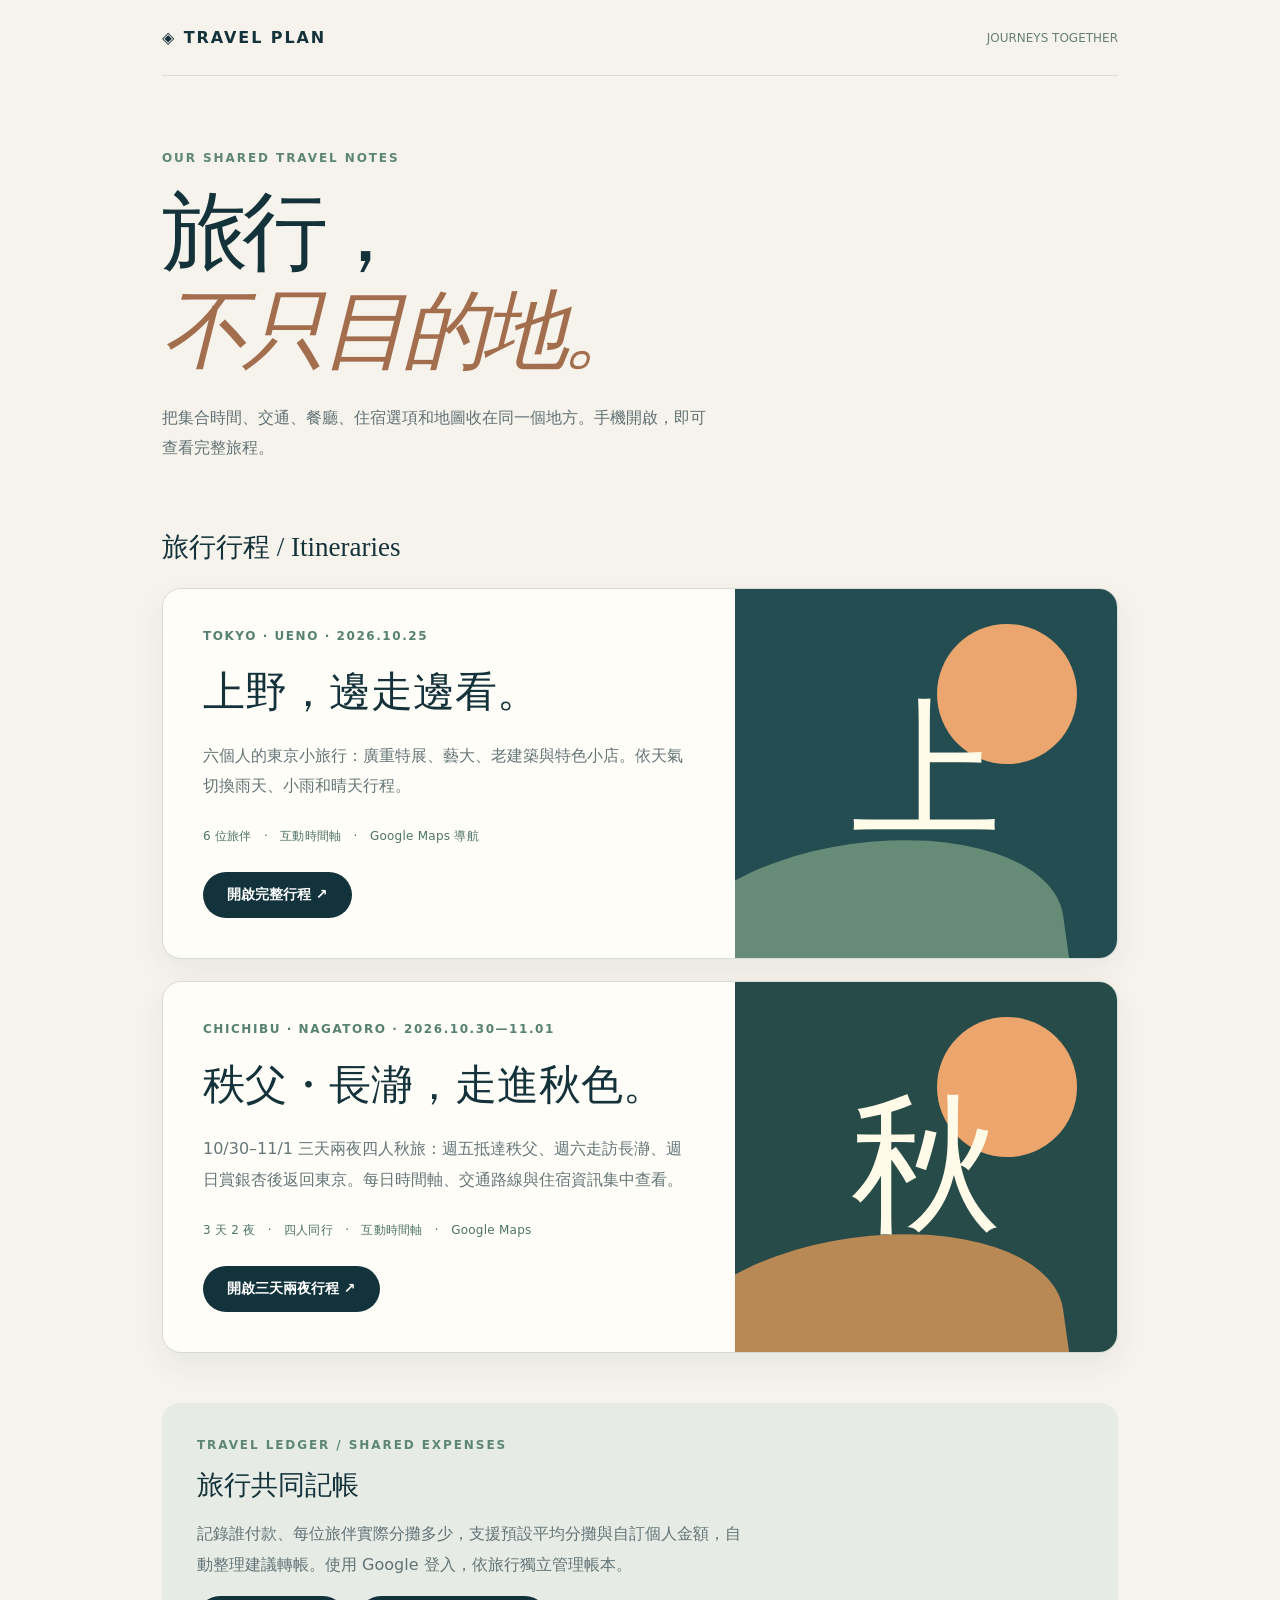
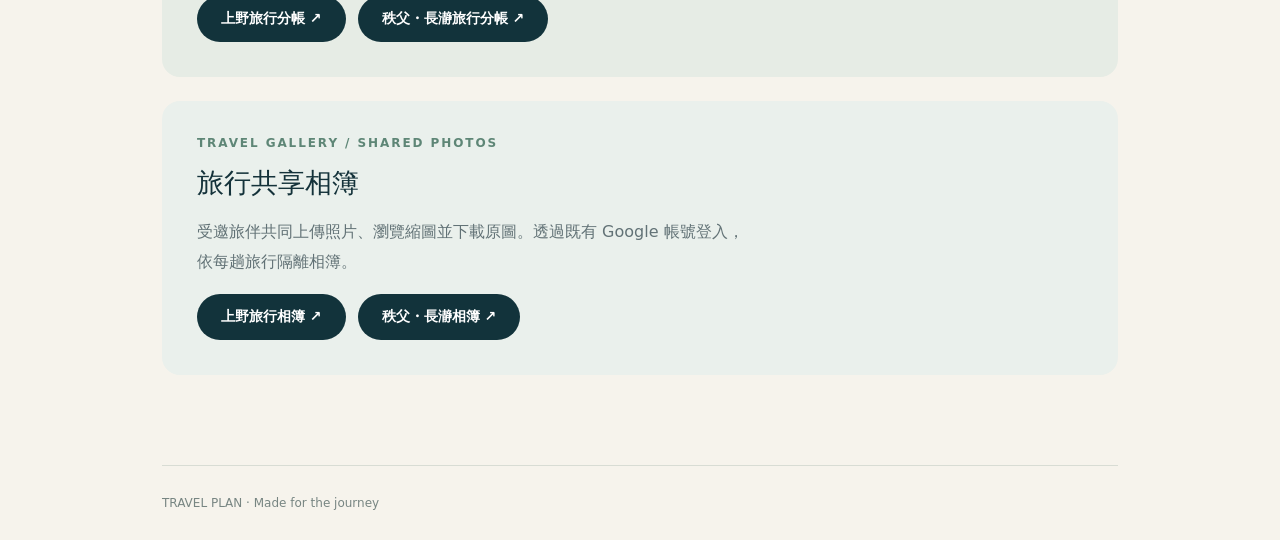
==== commit 4bdeca23: "feat(gallery): integrate trip albums and protect photo metadata" ====
--- a/index.html
+++ b/index.html
@@ -1,4 +1,4 @@
 <!doctype html>
 <html lang="zh-Hant"><head><meta charset="utf-8"><meta name="viewport" content="width=device-width, initial-scale=1"><meta name="theme-color" content="#102c34"><meta name="description" content="旅行行程共享入口"><title>Travel Plan | 旅行計畫</title><style>
 :root{font-family:system-ui,-apple-system,"Noto Sans TC",sans-serif;color:#14323a;background:#f6f3ec}*{box-sizing:border-box}body{margin:0}.wrap{max-width:1000px;margin:auto;padding:0 22px}header{display:flex;justify-content:space-between;align-items:center;padding:28px 0;border-bottom:1px solid #d8dcd4}header b{letter-spacing:.12em}header span{font-size:12px;color:#668078}main{padding:75px 0 90px}.eyebrow{font-size:12px;letter-spacing:.16em;color:#5e8676;font-weight:750}h1{font-family:Georgia,serif;font-weight:500;font-size:clamp(50px,7vw,86px);line-height:1.15;letter-spacing:-.07em;margin:18px 0 22px}h1 em{color:#a36e4d;font-weight:400}.lead{color:#627276;line-height:1.9;max-width:550px}h2{font-family:Georgia,serif;font-weight:500;font-size:27px;margin:65px 0 23px}.trip-grid{display:grid;gap:22px}.art.fall{background:#274b49}.art.fall:before{background:#eca56c}.art.fall:after{background:#b88954}.card{display:grid;grid-template-columns:1fr 40%;border:1px solid #d8dcd4;border-radius:19px;overflow:hidden;background:#fffdf8;box-shadow:0 12px 30px #17333d10}.content{padding:40px}.tag{font-size:12px;color:#568173;font-weight:750;letter-spacing:.13em}.card h3{font-family:Georgia,serif;font-size:clamp(29px,4vw,42px);font-weight:500;margin:21px 0}.card p{line-height:1.9;color:#647678}.meta{font-size:12px;letter-spacing:.02em;color:#4d7469;margin:27px 0}.btn{display:inline-block;background:#12333b;color:white;text-decoration:none;border-radius:30px;padding:14px 24px;font-size:14px;font-weight:650}.art{background:#234d50;min-height:330px;display:flex;align-items:center;justify-content:center;position:relative;overflow:hidden}.art:before{content:"";position:absolute;background:#eaa66e;width:140px;height:140px;border-radius:50%;top:35px;right:40px}.art:after{content:"";position:absolute;background:#668c78;width:400px;height:200px;border-radius:50% 50% 0 0;bottom:-85px;left:-70px;transform:rotate(-8deg)}.art span{font-family:serif;color:#fffbe8;font-size:150px;z-index:1}footer{padding:30px 0;border-top:1px solid #d8dcd4;font-size:12px;color:#778582}@media(max-width:650px){main{padding-top:40px}.card{grid-template-columns:1fr}.art{grid-row:1;min-height:200px}.art span{font-size:110px}.content{padding:28px}h2{margin-top:45px}}
-</style></head><body><div class="wrap"><header><b>◈ TRAVEL PLAN</b><span>JOURNEYS TOGETHER</span></header><main><div class="eyebrow">OUR SHARED TRAVEL NOTES</div><h1>旅行，<br><em>不只目的地。</em></h1><p class="lead">把集合時間、交通、餐廳、住宿選項和地圖收在同一個地方。手機開啟，即可查看完整旅程。</p><h2>旅行行程 / Itineraries</h2><div class="trip-grid"><article class="card"><div class="content"><div class="tag">TOKYO · UENO · 2026.10.25</div><h3>上野，邊走邊看。</h3><p>六個人的東京小旅行：廣重特展、藝大、老建築與特色小店。依天氣切換雨天、小雨和晴天行程。</p><div class="meta">6 位旅伴　·　互動時間軸　·　Google Maps 導航</div><a class="btn" href="./ueno-trip/">開啟完整行程 ↗</a></div><div class="art"><span>上</span></div></article><article class="card"><div class="content"><div class="tag">CHICHIBU · NAGATORO · 2026.10.30—11.01</div><h3>秩父・長瀞，走進秋色。</h3><p>10/30–11/1 三天兩夜四人秋旅：週五抵達秩父、週六走訪長瀞、週日賞銀杏後返回東京。每日時間軸、交通路線與住宿資訊集中查看。</p><div class="meta">3 天 2 夜　·　四人同行　·　互動時間軸　·　Google Maps</div><a class="btn" href="./chichibu-kawagoe/">開啟三天兩夜行程 ↗</a></div><div class="art fall"><span>秋</span></div></article></div><section aria-label="旅行共同分帳" style="margin-top:50px;padding:35px;background:#e6ece5;border-radius:18px"><div class="eyebrow">TRAVEL LEDGER / SHARED EXPENSES</div><h2 style="margin:15px 0">旅行共同記帳</h2><p class="lead">記錄誰付款、每位旅伴實際分攤多少，支援預設平均分攤與自訂個人金額，自動整理建議轉帳。使用 Google 登入，依旅行獨立管理帳本。</p><div style="display:flex;gap:12px;flex-wrap:wrap"><a class="btn" href="./expense-tracker/?trip=ueno-2026">上野旅行分帳 ↗</a><a class="btn" href="./expense-tracker/?trip=chichibu-kawagoe-2026">秩父・長瀞旅行分帳 ↗</a></div></section></main><footer>TRAVEL PLAN · Made for the journey</footer></div></body></html>+</style></head><body><div class="wrap"><header><b>◈ TRAVEL PLAN</b><span>JOURNEYS TOGETHER</span></header><main><div class="eyebrow">OUR SHARED TRAVEL NOTES</div><h1>旅行，<br><em>不只目的地。</em></h1><p class="lead">把集合時間、交通、餐廳、住宿選項和地圖收在同一個地方。手機開啟，即可查看完整旅程。</p><h2>旅行行程 / Itineraries</h2><div class="trip-grid"><article class="card"><div class="content"><div class="tag">TOKYO · UENO · 2026.10.25</div><h3>上野，邊走邊看。</h3><p>六個人的東京小旅行：廣重特展、藝大、老建築與特色小店。依天氣切換雨天、小雨和晴天行程。</p><div class="meta">6 位旅伴　·　互動時間軸　·　Google Maps 導航</div><a class="btn" href="./ueno-trip/">開啟完整行程 ↗</a></div><div class="art"><span>上</span></div></article><article class="card"><div class="content"><div class="tag">CHICHIBU · NAGATORO · 2026.10.30—11.01</div><h3>秩父・長瀞，走進秋色。</h3><p>10/30–11/1 三天兩夜四人秋旅：週五抵達秩父、週六走訪長瀞、週日賞銀杏後返回東京。每日時間軸、交通路線與住宿資訊集中查看。</p><div class="meta">3 天 2 夜　·　四人同行　·　互動時間軸　·　Google Maps</div><a class="btn" href="./chichibu-kawagoe/">開啟三天兩夜行程 ↗</a></div><div class="art fall"><span>秋</span></div></article></div><section aria-label="旅行共同分帳" style="margin-top:50px;padding:35px;background:#e6ece5;border-radius:18px"><div class="eyebrow">TRAVEL LEDGER / SHARED EXPENSES</div><h2 style="margin:15px 0">旅行共同記帳</h2><p class="lead">記錄誰付款、每位旅伴實際分攤多少，支援預設平均分攤與自訂個人金額，自動整理建議轉帳。使用 Google 登入，依旅行獨立管理帳本。</p><div style="display:flex;gap:12px;flex-wrap:wrap"><a class="btn" href="./expense-tracker/?trip=ueno-2026">上野旅行分帳 ↗</a><a class="btn" href="./expense-tracker/?trip=chichibu-kawagoe-2026">秩父・長瀞旅行分帳 ↗</a></div></section><section aria-label="旅行共享相簿" style="margin-top:24px;padding:35px;background:#eaf0ec;border-radius:18px"><div class="eyebrow">TRAVEL GALLERY / SHARED PHOTOS</div><h2 style="margin:15px 0">旅行共享相簿</h2><p class="lead">受邀旅伴共同上傳照片、瀏覽縮圖並下載原圖。透過既有 Google 帳號登入，依每趟旅行隔離相簿。</p><div style="display:flex;gap:12px;flex-wrap:wrap"><a class="btn" href="./photo-gallery/?trip=ueno-2026">上野旅行相簿 ↗</a><a class="btn" href="./photo-gallery/?trip=chichibu-kawagoe-2026">秩父・長瀞相簿 ↗</a></div></section></main><footer>TRAVEL PLAN · Made for the journey</footer></div></body></html>
